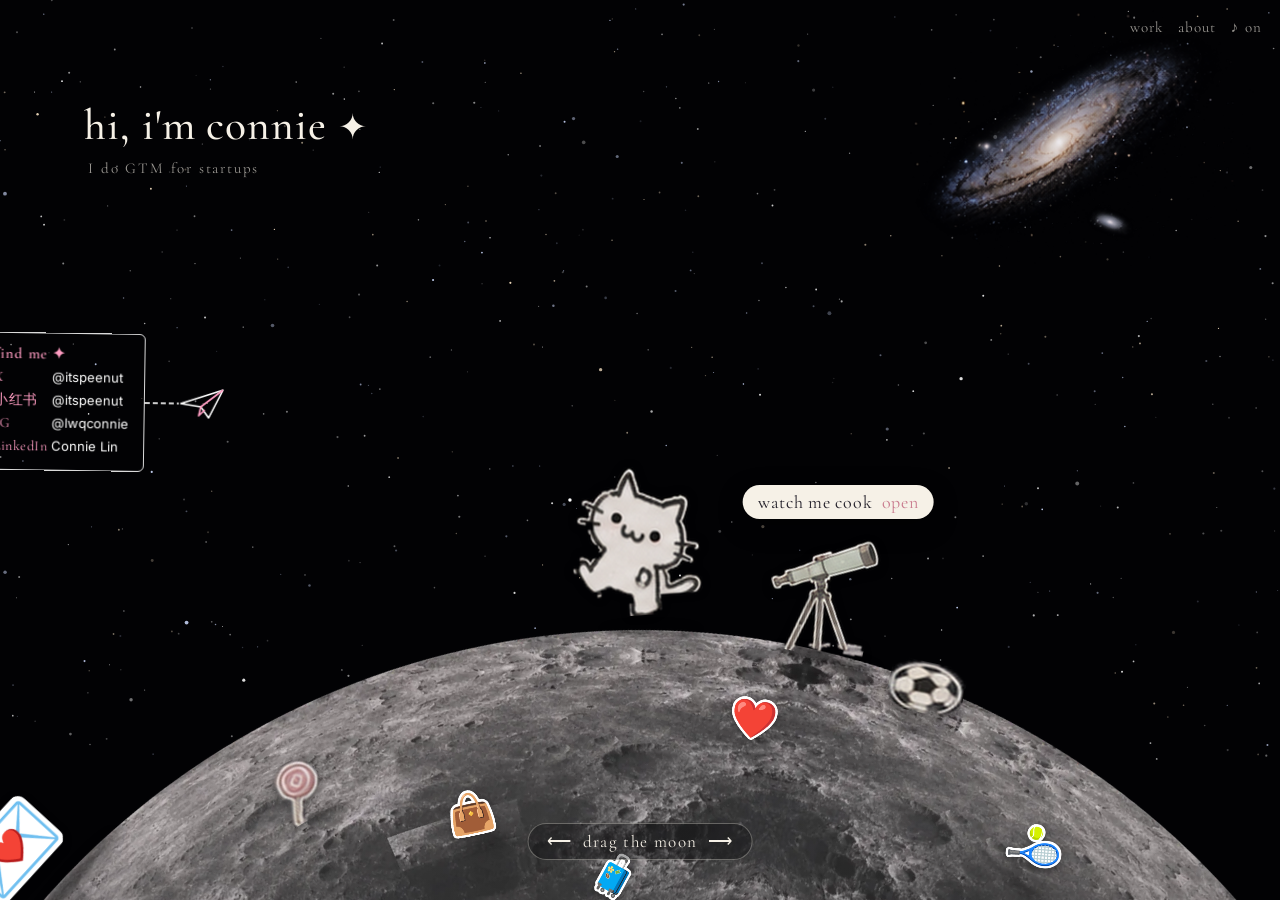
==== index.html @ f663a9a5 "Watch me cook: five new films and a "dm for more" prompt Hellyeah launch film and demo 1.0, Teamily " ====
<!doctype html><html><head><meta charset="utf-8"><meta name="viewport" content="width=device-width, initial-scale=1, viewport-fit=cover">
<title>connie lin ✦</title>
<link href="https://fonts.googleapis.com/css2?family=Cormorant+Garamond:wght@400;500;600&family=Inter:wght@400;500&display=swap" rel="stylesheet">
<style>
  :root { --paper: #f6f1e7; --ink: #23202a; --rose: #c97b8e; --dim: rgba(246, 241, 231, .62); --glass: rgba(14, 13, 19, .74); --line: rgba(246, 241, 231, .32); }
  * { box-sizing: border-box; }
  html, body { margin: 0; height: 100%; overflow: hidden; background: #020204; color: var(--paper); font-family: "Inter", system-ui, sans-serif; touch-action: none; user-select: none; -webkit-user-select: none; }
  #c { position: fixed; inset: 0; width: 100%; height: 100%; cursor: grab; }
  #c.drag { cursor: grabbing; }
  .serif { font-family: "Cormorant Garamond", Georgia, serif; }
  .hero { position: fixed; z-index: 5; left: 6.6vw; top: 11vh; pointer-events: none; }
  .hero h1 { margin: 0; font-family: "Cormorant Garamond", Georgia, serif; font-weight: 500; font-size: clamp(34px, 3.4vw, 56px); letter-spacing: .02em; }
  .hero h1 span { display: inline-block; font-size: .8em; animation: tw 3s ease-in-out infinite; }
  @keyframes tw { 50% { transform: scale(1.25) rotate(20deg); opacity: .7; } }
  .hero p { margin: 8px 0 0 4px; font-family: "Cormorant Garamond", Georgia, serif; font-size: clamp(15px, 1.15vw, 19px); letter-spacing: .12em; color: var(--dim); }
  .top { position: fixed; z-index: 5; top: 22px; right: 30px; display: flex; gap: 22px; font-family: "Cormorant Garamond", Georgia, serif; font-size: 17px; letter-spacing: .08em; color: var(--dim); }
  .top span, .top a { cursor: pointer; color: inherit; text-decoration: none; } .top span:hover, .top a:hover { color: var(--paper); }
  a.item { display: block; color: inherit; text-decoration: none; } a.item:hover { border-color: var(--paper); }
  .hint { position: fixed; z-index: 5; left: 50%; bottom: 4.5vh; translate: -50% 0; padding: 7px 18px; border: 1px solid var(--line); border-radius: 99px; background: rgba(10, 10, 14, .35); font-family: "Cormorant Garamond", Georgia, serif; font-size: 17px; letter-spacing: .08em; pointer-events: none; transition: opacity .5s; }
  .glass { background: var(--glass); backdrop-filter: blur(14px); -webkit-backdrop-filter: blur(14px); border: 1px solid var(--line); border-radius: 18px; box-shadow: 0 18px 50px rgba(0, 0, 0, .5); }
  .bubble { position: fixed; z-index: 6; padding: 6px 15px; border-radius: 99px; font-family: "Cormorant Garamond", Georgia, serif; font-size: 18px; letter-spacing: .04em; white-space: nowrap; cursor: pointer; translate: -50% -100%; transform: scale(0); transform-origin: 50% 100%; transition: transform .45s cubic-bezier(.3, 1.7, .5, 1); background: var(--paper); color: var(--ink); box-shadow: 0 8px 24px rgba(0, 0, 0, .45); }
  .bubble.show { transform: scale(1); }
  .bubble i { font-style: normal; color: var(--rose); }
  .tag { position: fixed; z-index: 7; translate: -50% -100%; width: max-content; max-width: 260px; padding: 12px 15px; pointer-events: none; transform-origin: 50% 100%; animation: tag 3.4s ease-out forwards; }
  .tag b { display: block; font-family: "Cormorant Garamond", Georgia, serif; font-weight: 600; font-size: 21px; margin-bottom: 3px; }
  .tag span { display: block; font-size: 13.5px; line-height: 1.45; color: var(--dim); }
  @keyframes tag { 0% { transform: scale(.4); opacity: 0; } 9% { transform: scale(1.06); opacity: 1; } 15% { transform: scale(1); } 85% { opacity: 1; } 100% { opacity: 0; transform: translateY(-16px); } }
  .card { position: fixed; z-index: 8; right: 6vw; top: 13vh; width: 410px; max-height: 72vh; overflow: auto; padding: 26px; opacity: 0; transform: translateY(14px) scale(.96); pointer-events: none; transition: transform .5s cubic-bezier(.3, 1.4, .5, 1), opacity .3s; }
  .card.show { opacity: 1; transform: none; pointer-events: auto; }
  .card .k { font-size: 11px; letter-spacing: .22em; text-transform: uppercase; color: var(--rose); }
  .card h2 { margin: 6px 0 8px; font-family: "Cormorant Garamond", Georgia, serif; font-weight: 500; font-size: 38px; line-height: 1; }
  .card p { margin: 0 0 16px; line-height: 1.6; font-size: 14.5px; color: var(--dim); }
  .card .x { position: absolute; top: 14px; right: 18px; cursor: pointer; font-size: 20px; color: var(--dim); }
  .player video { width: 100%; display: block; border-radius: 12px; margin-bottom: 12px; background: #000; }
  .grid img { cursor: pointer; transition: transform .2s; } .grid img:hover { transform: scale(1.03); }
  .films figure { margin: 0; cursor: pointer; } .films figcaption { margin-top: 5px; font-size: 12px; color: var(--dim); }
  .item.dm { margin-top: 14px; cursor: pointer; } .item.dm b { color: var(--rose); } .item.dm:hover { border-color: var(--paper); }
  .grid { display: grid; grid-template-columns: 1fr 1fr; gap: 10px; } .grid img { width: 100%; aspect-ratio: 16/10; object-fit: cover; display: block; border-radius: 10px; }
  .phones { display: flex; gap: 10px; } .phones img { width: 31%; border-radius: 12px; }
  .item { border: 1px solid var(--line); border-radius: 12px; padding: 11px 13px; margin-bottom: 10px; } .item b { display: block; font-weight: 500; } .item span { font-size: 13.5px; color: var(--dim); }
  .about p { margin: 0 0 12px; font-size: 14.5px; line-height: 1.65; color: var(--paper); opacity: .86; }
  .about .meta { font-size: 12.5px; letter-spacing: .06em; color: var(--dim); margin-top: 6px; }
  .about .link { color: var(--rose); cursor: pointer; text-decoration: underline; text-underline-offset: 3px; text-decoration-style: dotted; }
  .socials { display: flex; flex-wrap: wrap; gap: 8px; margin-top: 10px; }
  .socials a { padding: 6px 12px; border: 1px solid var(--line); border-radius: 99px; color: var(--paper); text-decoration: none; font-size: 13px; }
  .socials a:hover { background: var(--paper); color: var(--ink); }
  .go.ghost { background: none; color: var(--paper); border: 1px solid var(--line); font-family: "Inter", sans-serif; font-size: 13px; padding: 9px 14px; }
  .card a.go { text-decoration: none; }
  .go { display: inline-block; margin-top: 12px; padding: 8px 18px; border-radius: 99px; background: var(--paper); color: var(--ink); font-family: "Cormorant Garamond", Georgia, serif; font-size: 18px; letter-spacing: .04em; cursor: pointer; }
  /* a paper plane tows a note with my socials across the sky */
  .note { position: fixed; z-index: 4; left: 0; top: 0; display: flex; align-items: center; gap: 0; will-change: transform; }
  .note .plane { width: 46px; height: 34px; flex: none; filter: drop-shadow(0 3px 4px rgba(0,0,0,.5)); }
  .note .string { width: 34px; height: 2px; background: repeating-linear-gradient(90deg, rgba(255,255,255,.8) 0 5px, transparent 5px 8px); flex: none; }
  .note .paper { padding: 11px 15px 12px; background: none; color: #fff; border: 1.5px solid rgba(255,255,255,.85); border-radius: 6px; text-shadow: 0 1px 6px rgba(0,0,0,.8); }
  .note .paper b { color: #ff9cc2; display: block; font-family: "Cormorant Garamond", Georgia, serif; font-weight: 600; font-size: 15px; letter-spacing: .06em; margin-bottom: 3px; }
  .note a { display: flex; gap: 8px; align-items: baseline; color: #fff; text-decoration: none; font-size: 13px; line-height: 22px; white-space: nowrap; }
  .note a i { font-style: normal; width: 50px; font-family: "Cormorant Garamond", Georgia, serif; font-size: 14px; letter-spacing: .04em; color: #ff9cc2; }
  .note a:hover { text-decoration: underline; text-underline-offset: 3px; }
  @media (max-width: 720px) {
    .note .paper { padding: 8px 11px 9px; } .note a { font-size: 12px; line-height: 19px; } .note .plane { width: 36px; height: 27px; } .note .string { width: 22px; } left: 22px; top: 70px; } .top { top: 18px; right: 18px; gap: 14px; font-size: 15px; }
    .card { left: 14px; right: 14px; top: 64px; width: auto; max-height: 52vh; padding: 20px; }
  }
</style></head><body>
<canvas id="c"></canvas>
<nav class="top"><span onclick="openCard('work')">work</span><span onclick="openCard('about')">about</span><span id="snd" onclick="toggleSound()">♪ on</span></nav>
<div class="hero"><h1>hi, i'm connie <span>✦</span></h1><p>I do GTM for startups</p></div>
<div class="bubble" id="bubble"></div>
<div class="hint" id="hint">⟵ &nbsp;drag the moon&nbsp; ⟶</div>
<div class="card glass" id="card"></div>
<div class="note" id="note">
  <div class="paper">
    <b>find me ✦</b>
    <a href="https://x.com/itspeenut" target="_blank" rel="noopener"><i>X</i>@itspeenut</a>
    <a href="https://www.xiaohongshu.com/search_result?keyword=itspeenut" target="_blank" rel="noopener"><i>小红书</i>@itspeenut</a>
    <a href="https://www.instagram.com/lwqconnie" target="_blank" rel="noopener"><i>IG</i>@lwqconnie</a>
    <a href="https://www.linkedin.com/in/connie-lin-174b2b263" target="_blank" rel="noopener"><i>LinkedIn</i>Connie Lin</a>
  </div>
  <span class="string"></span>
  <svg class="plane" viewBox="0 0 46 34"><path d="M2 17 L44 3 L30 31 L22 20 Z" fill="none" stroke="#fff" stroke-width="1.6" stroke-linejoin="round"/><path d="M44 3 L22 20 L20 29 L26 23" fill="none" stroke="#ff9cc2" stroke-width="1.6" stroke-linejoin="round"/></svg>
</div>
<script>
const DPR = Math.min(devicePixelRatio || 1, 2), D2R = Math.PI / 180, A = "assets/";
const load = (src) => new Promise((res) => { const i = new Image(); i.onload = () => res(i); i.onerror = () => res(null); i.src = src; });
let seed = 3; const rnd = () => (seed = (seed * 16807) % 2147483647) / 2147483647;

/* ---------- content ---------- */
const LANDMARKS = [
  { id: "work", label: "watch me cook", file: "telescope", emoji: "🔭" },
  { id: "belo", label: "Belo", file: "rocket", emoji: "🚀" },
  { id: "skills", label: "skills ↗ github", file: "dish", emoji: "📡" },
  { id: "hi", label: "say hi", file: "mailbox", emoji: "📮" },
  { id: "resume", label: "resume", file: "cv-flag", emoji: "🚩" },
  { id: "about", label: "a little more about me", file: "about", emoji: "💌" },
];
// [label, troll line, motion, placeholder emoji] — same order as the toys sheet
const TOYS = [
  ["soccer", "i don't play. i scream at the TV, professionally.", "bounce", "⚽", "toy-soccer"],
  ["tennis", "my serve is 60% vibes, 40% apologizing to the next court.", "bounce", "🎾"],
  ["badminton", "not a sport. a war with feathers.", "bounce", "🏸"],
  ["horse riding", "the horse is in charge. i'm just the intern.", "walk", "🐎"],
  ["beach days", "sunscreen? i prefer \"golden\". (i am burnt.)", "sway", "👙"],
  ["hiking", "mostly for the photo at the top. the hike is the toll.", "still", "🏔️"],
  ["gaming", "\"one more game\" is my longest relationship.", "hop", "🎮"],
  ["valorant", "omen main. i'm right behind you. (then i'm not.)", "float", "🌫️"],
  ["league", "teemo main. yes, i'm that player. sorry about the mushrooms.", "float", "🍄"],
  ["singing", "the shower loves me. the neighbors have notes.", "hop", "🎤"],
  ["cars", "driving solo down to Malibu with my windows open, blasting music.", "drive", "🚙"],
  ["sports cars", "currently manifesting one. this is the vision board.", "drive2", "🏎️"],
  ["movies", "my favorite is The Great Gatsby. i cry every time i watch it.", "hop", "🎬"],
  ["you", "thanks for clicking a random heart on a stranger's moon ♡", "float", "🩷"],
  ["shopping", "it's not shopping, it's market research.", "sway", "🛍️"],
  ["diamonds", "a girl's best KPI.", "float", "💎"],
  ["hamsters", "i used to have a hamster, 合天下. it passed away in 2024 and was my favorite thing. this one is in remembrance ♡", "walkhop", "🐹"],
  ["pink bows", "on everything. yes, the laptop too.", "float", "🎀"],
  ["range shooting", "ear protection on, phone off. paper targets fear me.", "sway", "🎯"],
  ["vibe coding", "Belo was built at 2am with Claude and snacks.", "still", "💻"],
  ["my besties", "we hold hands even on the moon.", "walk", "👭"],
  ["parties", "leave early? never heard of her.", "hop", "🥳"],
  ["teddy bears", "he has seen every draft. he says nothing. legend.", "sway", "🧸"],
  ["taking photos", "400 shots, 1 posted, 0 regrets.", "hop", "📷"],
  ["filming", "every film on this moon started with \"wait, one more take\".", "sway", "📹"],
  ["lollipops", "my dentist doesn't need to know about this page.", "sway", "🍭"],
  ["bags", "i have a bag for my bags.", "sway", "👜"],
  ["traveling", "my suitcase has more miles than i do.", "walk", "🧳"],
  ["cats", "obviously. look who's walking on this moon.", "float", "❤️"],
].map(([label, line, mode, emoji, file], i) => ({ label, line, mode, emoji, file: file || `toy-${String(i).padStart(2, "0")}`, ph: i * 1.7, h: 0, vh: 0, sq: 0 }));

const MEDIA = "media/", EMAIL = "conniew0319@gmail.com", GITHUB = "https://github.com/thisisconnielin";
const CARDS = {
  work: { k: "01 · films", t: "watch me cook", p: "Launch films and product videos for AI startups. Tap one to play.", h: `<div class="player" id="player"></div><div class="grid films">${[
      ["films/hellyeah-launch", "Hellyeah · launch film"], ["films/hellyeah-demo-1-0", "Hellyeah · demo 1.0"], ["films/teamily-site-demo", "Teamily · site demo"],
      ["films/traceroot-introducing", "TraceRoot · introducing"], ["films/befreed-branding", "BeFreed · brand film"],
    ].map(([f, n]) => `<figure onclick="playFilm('${f}')"><img src="${MEDIA}${f}.jpg" alt=""><figcaption>${n}</figcaption></figure>`).join("")}</div>
    <div class="item dm" onclick="openCard('hi')"><b>dm for more ✦</b><span>collabs, or prompt advice for your own launch film</span></div>` },
  belo: { k: "02 · app", t: "Belo", p: "A live map of plans nearby. Designed, built and launched solo.", h: `<div class="phones">${[1, 2, 3].map((i) => `<img src="${MEDIA}belo/screen-${i}.jpg" alt="">`).join("")}</div><a class="go" href="https://belowith.com" target="_blank" rel="noopener">belowith.com ↗</a>` },
  skills: { k: "03 · github", t: "skills i'm shipping", p: "GTM workflows I do by hand, packaged so anyone can install them.", h: `<a class="item" href="${GITHUB}/tripwire" target="_blank" rel="noopener"><b>Tripwire ↗</b><span>Tracks what competitors change, launch and post, and what to do about it.</span></a><a class="item" href="${GITHUB}/piltover-forge" target="_blank" rel="noopener"><b>Piltover Forge ↗</b><span>GTM runes. First up: Eyeball Collection, an evidence-backed brand report.</span></a><a class="go" href="${GITHUB}" target="_blank" rel="noopener">github ↗</a>` },
  hi: { k: "04 · mail", t: "say hi", p: "DM for collabs, launches, GTM help, or a coffee chat.", h: `<a class="item" href="https://x.com/itspeenut" target="_blank" rel="noopener"><b>@itspeenut</b><span>X</span></a><a class="item" href="https://www.instagram.com/lwqconnie" target="_blank" rel="noopener"><b>@lwqconnie</b><span>Instagram</span></a><a class="item" href="https://www.linkedin.com/in/connie-lin-174b2b263" target="_blank" rel="noopener"><b>Connie Lin</b><span>LinkedIn</span></a><a class="go" href="mailto:${EMAIL}" target="_blank">send a letter ✉</a>` },
  resume: { k: "05 · cv", t: "resume", p: "Now: GTM at Teamily. Before: BD & Product Ops at Hellyeah AI, data science at HSBC and Yale. UCLA, Statistics & Data Science, 2026.",
    h: `<div class="item"><b>want the full resume?</b><span>email me and i'll send it over ♡</span></div><a class="go" href="mailto:${EMAIL}?subject=Resume%20request&body=Hi%20Connie%2C%20could%20you%20send%20me%20your%20resume%3F" target="_blank">email me ✉</a> <span class="go ghost" onclick="navigator.clipboard.writeText('${EMAIL}');this.textContent='copied ✓'">${EMAIL}</span>` },
  about: { k: "06 · me", t: "a little more about me", p: "",
    h: `<div class="about">
      <p>I'm a UCLA grad with a background in Statistics & Data Science, currently based in San Francisco and working in GTM, where I get to mix creativity, strategy, and a little bit of everything.</p>
      <p>I'm a people person at heart. I love meeting new people, spontaneous hangouts, exploring new places, and finding little pockets of community wherever I go.</p>
      <p>Outside of work, I'm probably traveling somewhere, taking way too many photos, trying a new restaurant, or stopping to pet every cat I see. I love good food, good company, and collecting little moments along the way. 🐈</p>
      <p>I'm also building <span class="link" onclick="openCard('belo')">Belo</span>, a project inspired by something I genuinely care about: making it easier for people to find their people, make plans, and turn online connections into real-life experiences.</p>
      <p>I love bringing people and ideas together, whether that's through technology, community, or a spontaneous dinner plan.</p>
      <p>Always down for a coffee, a food adventure, a spontaneous trip, or meeting a new cat. :)</p>
      <p class="meta">33 videos · 3 startups · 1 app in the works</p>
      <div class="socials"><a href="https://x.com/itspeenut" target="_blank">X @itspeenut</a><a href="https://www.xiaohongshu.com/search_result?keyword=itspeenut" target="_blank">小红书 @itspeenut</a><a href="https://www.instagram.com/lwqconnie" target="_blank">IG @lwqconnie</a><a href="https://www.linkedin.com/in/connie-lin-174b2b263" target="_blank">LinkedIn Connie Lin</a></div></div>` },
};

/* ---------- placeholders (used until Codex's assets are in assets/trim/) ---------- */
function emojiSticker(e, size = 160) {
  const c = document.createElement("canvas"); c.width = c.height = size; const x = c.getContext("2d");
  x.textAlign = "center"; x.textBaseline = "middle"; x.font = `${size * .62}px "Apple Color Emoji","Segoe UI Emoji",sans-serif`;
  x.fillStyle = "#fff"; for (let a = 0; a < 6.28; a += .4) x.fillText(e, size / 2 + Math.cos(a) * size * .04, size / 2 + Math.sin(a) * size * .04 + size * .02);
  x.globalCompositeOperation = "source-in"; x.fillRect(0, 0, size, size); x.globalCompositeOperation = "source-over";
  x.fillText(e, size / 2, size / 2 + size * .02);
  return c;
}
function placeholderMoon(n) {
  const c = document.createElement("canvas"); c.width = c.height = n; const x = c.getContext("2d"), r = n / 2;
  const g = x.createRadialGradient(r, r, 0, r, r, r); g.addColorStop(0, "#8f8c8a"); g.addColorStop(1, "#6f6c6b");
  x.fillStyle = g; x.beginPath(); x.arc(r, r, r, 0, 6.283); x.fill(); x.save(); x.clip();
  for (let i = 0; i < 9000; i++) { x.fillStyle = rnd() < .5 ? "rgba(0,0,0,.08)" : "rgba(255,255,255,.07)"; x.fillRect(rnd() * n, rnd() * n, 1 + rnd() * 3, 1 + rnd() * 3); }
  for (let i = 0; i < 160; i++) {
    const a = rnd() * 6.283, d = r * Math.sqrt(rnd()), cr = 4 + rnd() ** 3 * r * .09, px = r + Math.cos(a) * d, py = r + Math.sin(a) * d;
    const cg = x.createRadialGradient(px - cr * .25, py - cr * .25, cr * .1, px, py, cr);
    cg.addColorStop(0, "rgba(40,38,38,.35)"); cg.addColorStop(.75, "rgba(60,58,58,.18)"); cg.addColorStop(.92, "rgba(230,226,220,.22)"); cg.addColorStop(1, "rgba(0,0,0,0)");
    x.fillStyle = cg; x.beginPath(); x.arc(px, py, cr, 0, 6.283); x.fill();
  }
  x.restore(); return c;
}

/* ---------- scene ---------- */
const cv = document.getElementById("c"), ctx = cv.getContext("2d");
const bubble = document.getElementById("bubble"), card = document.getElementById("card"), hint = document.getElementById("hint");
let W, H, R, cx, cy, ZONE, sizes, stars, moonImg, galaxyImg, cat = [];

function build() {
  W = innerWidth; H = innerHeight; cv.width = W * DPR; cv.height = H * DPR;
  const mob = W <= 720, mid = !mob && W < 1100;
  R = mob ? Math.max(W * 1.5, 560) : Math.max(W * .62, 700);
  cx = W / 2; cy = H * (mob ? .7 : .7) + R;
  sizes = mob ? { cat: 104, land: 92, toy: 44, depth: [34, 190] } : mid ? { cat: 124, land: 108, toy: 52, depth: [40, 230] } : { cat: 140, land: 124, toy: 60, depth: [46, 280] };
  ZONE = Math.asin(Math.min(.9, (mob ? 150 : 240) / R)) / D2R; // a project this close to the cat shows its bubble
  seed = 9;
  stars = Array.from({ length: Math.round(W * H / 2200) }, () => ({ x: rnd() * W, y: rnd() * H * .85, r: rnd() < .92 ? .5 + rnd() * .6 : 1 + rnd(), a: .25 + rnd() * .75, c: ["#ffffff", "#ffffff", "#ffe9c9", "#cfdcff"][rnd() * 4 | 0], p: rnd() * 6 }));
  LANDMARKS.forEach((l, i) => (l.a = i * 360 / LANDMARKS.length));
  TOYS.forEach((t, i) => {
    t.a = t.home = (i + .5) * 360 / TOYS.length + 3;
    t.depth = sizes.depth[0] + ((i * 37) % 100) / 100 * (sizes.depth[1] - sizes.depth[0]); // scattered over the surface, not only the horizon
  });
}

/* ---------- motion ---------- */
// the cat is always walking: the moon keeps turning under her. dragging steers / speeds it up, then it eases back to a stroll
let theta = 0, vel = 0, dir = -1, near = -1, dragging = false, moved = 0, lastX = 0, lastT = 0, dragV = 0, facing = 1, stride = 0;
const wrap = (d) => ((d % 360) + 540) % 360 - 180;
const stroll = () => 38 / R / D2R; // walking speed, deg/s
const at = (a, rr) => { const p = (theta + a) * D2R; return [cx + Math.sin(p) * rr, cy - Math.cos(p) * rr, p]; };
const closest = () => { let b = -1, bd = ZONE; LANDMARKS.forEach((l, i) => { const d = Math.abs(wrap(l.a + theta)); if (d < bd) { bd = d; b = i; } }); return b; };

function updateToys(dt, t) {
  const dpp = 1 / R / D2R;
  for (const it of TOYS) {
    if (it.mode === "drive") it.a += 30 * dpp * dt;
    if (it.mode === "drive2") it.a -= 55 * dpp * dt;
    if (it.mode === "walk" || it.mode === "walkhop") { it.dir = it.dir || 1; it.a += it.dir * 12 * dpp * dt; if (Math.abs(wrap(it.a - it.home)) > 4) it.dir *= -1; }
    if (it.mode === "float") it.h = 16 + Math.sin(t * 1.5 + it.ph) * 6;
    else {
      const auto = it.mode === "bounce" ? 1 : (it.mode === "hop" || it.mode === "walkhop") && Math.sin(t * .9 + it.ph) > .985 ? 1 : 0;
      if (it.h <= 0 && it.vh <= 0) { if (it.vh < -60) it.sq = .12; it.h = 0; it.vh = auto ? (it.mode === "bounce" ? 230 + (it.ph % 1) * 80 : 170) : 0; }
      it.vh -= 900 * dt; it.h = Math.max(0, it.h + it.vh * dt);
    }
    it.sq = Math.max(0, it.sq - dt);
    it.wob = it.mode === "sway" ? Math.sin(t * 2 + it.ph) * .08 : it.mode === "bounce" && it.h > 0 ? Math.sin(t * 7 + it.ph) * .3 : 0;
  }
}
// sticker + a soft contact shadow on the ground
function sticker(img, a, rr, hCss, lift = 0, wob = 0, sx = 1, sy = 1) {
  const p = (theta + a) * D2R; if (Math.cos(p) < .08) return null;
  const w = hCss * img.width / img.height, gx = cx + Math.sin(p) * rr, gy = cy - Math.cos(p) * rr;
  ctx.save(); ctx.translate(gx, gy); ctx.rotate(p);
  const sh = Math.max(.15, .45 - lift / 120);
  ctx.fillStyle = `rgba(0,0,0,${sh})`; ctx.filter = "blur(4px)";
  ctx.beginPath(); ctx.ellipse(w * .18, 2, w * .48, Math.max(3, hCss * .06), 0, 0, 6.283); ctx.fill(); ctx.filter = "none";
  ctx.translate(0, -lift); ctx.rotate(wob); ctx.scale(sx, sy);
  ctx.shadowColor = "rgba(0,0,0,.35)"; ctx.shadowBlur = 8; ctx.shadowOffsetY = 3;
  ctx.drawImage(img, -w / 2, -hCss, w, hCss); ctx.restore();
  return [gx + Math.sin(p) * (hCss / 2 + lift), gy - Math.cos(p) * (hCss / 2 + lift), w, hCss];
}
function draw(t) {
  ctx.setTransform(DPR, 0, 0, DPR, 0, 0);
  ctx.fillStyle = "#020204"; ctx.fillRect(0, 0, W, H);
  for (const s of stars) { ctx.globalAlpha = s.a * (.75 + .25 * Math.sin(t * 1.2 + s.p)); ctx.fillStyle = s.c; ctx.beginPath(); ctx.arc(s.x, s.y, s.r, 0, 6.283); ctx.fill(); }
  ctx.globalAlpha = 1;
  if (galaxyImg) {
    const mob = W <= 720, gw = mob ? W * .62 : Math.min(W * .3, 560), gh = gw * galaxyImg.height / galaxyImg.width;
    ctx.drawImage(galaxyImg, mob ? W * .34 : W - gw - W * .02, mob ? H * .2 : H * .01, gw, gh);
  }
  // moon + static lighting so it reads as a sphere while it spins
  ctx.save(); ctx.translate(cx, cy); ctx.rotate(theta * D2R); ctx.drawImage(moonImg, -R, -R, R * 2, R * 2); ctx.restore();
  ctx.save(); ctx.beginPath(); ctx.arc(cx, cy, R, 0, 6.283); ctx.clip();
  const lg = ctx.createLinearGradient(0, cy - R, 0, cy - R + H * .45); lg.addColorStop(0, "rgba(255,255,255,.10)"); lg.addColorStop(.12, "rgba(255,255,255,0)"); lg.addColorStop(1, "rgba(0,0,0,.35)");
  ctx.fillStyle = lg; ctx.fillRect(0, 0, W, H); ctx.restore();
  // toys sit on the surface at different depths; projects stand on the horizon
  for (const it of TOYS) it.hit = sticker(it.img, it.a, R - it.depth, sizes.toy * (it.img.height > it.img.width * 1.4 ? 1.2 : 1), it.h, it.wob, it.sq ? 1.15 : 1, it.sq ? .85 : 1);
  LANDMARKS.forEach((l) => { const k = l.pop > 0 ? 1 + Math.sin(l.pop * 18) * l.pop * .35 : 1; l.hit = sticker(l.img, l.a, R - 6, sizes.land, 0, 0, 2 - k, k); });
  // cat: every step is a little bounce — squash when she lands, stretch in the air, lean side to side
  const f = cat[0], ch = sizes.cat, cw = ch * f.width / f.height;
  const speed = Math.abs(dragging ? dragV : vel) / stroll();          // 1 = strolling
  const ph = stride % 1, air = Math.sin(ph * Math.PI);                 // 0 on the ground → 1 at the top of the hop
  const hop = air * (7 + Math.min(speed, 4) * 4);
  const land = Math.max(0, 1 - air / .28);                             // near the ground → squash
  const sx = 1 + land * .14 - air * .05, sy = 1 - land * .16 + air * .06;
  const lean = Math.sin(stride * Math.PI) * .07;
  ctx.save(); ctx.translate(cx, cy - R - 4);
  ctx.fillStyle = `rgba(0,0,0,${.42 - air * .18})`; ctx.filter = "blur(4px)"; ctx.beginPath(); ctx.ellipse(cw * .08, 6, cw * (.42 - air * .08), 6, 0, 0, 6.283); ctx.fill(); ctx.filter = "none";
  ctx.translate(0, -hop); ctx.rotate(lean * facing); ctx.scale(facing * sx, sy);
  ctx.shadowColor = "rgba(0,0,0,.35)"; ctx.shadowBlur = 8; ctx.drawImage(f, -cw / 2, -ch, cw, ch); ctx.restore();
}
let prev = performance.now();
function tick(now) {
  const dt = Math.min(.033, (now - prev) / 1000), t = now / 1000; prev = now;
  if (!dragging) {
    const want = dir * stroll() * (card.classList.contains("show") ? .35 : 1);
    vel += (want - vel) * Math.min(1, dt * 1.6); theta += vel * dt;
  }
  const v = dragging ? dragV : vel;
  if (Math.abs(v) > stroll() * .2) facing = v < 0 ? 1 : -1;            // ground moving left → she walks right
  stride += dt * (1.9 + Math.min(Math.abs(v) / stroll(), 5) * .5);
  LANDMARKS.forEach((l) => (l.pop = Math.max(0, (l.pop || 0) - dt * 1.4)));
  const n = closest();
  if (n !== near) { near = n; if (n >= 0) { LANDMARKS[n].pop = .7; bubble.innerHTML = `${LANDMARKS[n].label} &nbsp;<i>open</i>`; bubble.classList.add("show"); } else bubble.classList.remove("show"); }
  if (near >= 0) { const l = LANDMARKS[near], [x, y] = at(l.a, R - 6 + sizes.land + 14); bubble.style.left = x + "px"; bubble.style.top = y + "px"; }
  flyNote(dt, t);
  updateToys(dt, t); draw(t); requestAnimationFrame(tick);
}
const note = document.getElementById("note");
let noteX = -40, noteHold = false;
note.addEventListener("pointerenter", () => (noteHold = true)); note.addEventListener("pointerleave", () => (noteHold = false));
note.addEventListener("touchstart", () => { noteHold = true; clearTimeout(note.t); note.t = setTimeout(() => (noteHold = false), 4000); }, { passive: true });
function flyNote(dt, t) {
  const w = note.offsetWidth, mob = W <= 720;
  if (!noteHold) noteX += (mob ? 22 : 30) * dt;
  if (noteX > W + 20) noteX = -w - 20;
  const y = H * (mob ? .44 : .36) + Math.sin(t * .9) * 12 + Math.sin(t * 2.3) * 3;
  note.style.transform = `translate(${noteX}px, ${y}px) rotate(${Math.sin(t * .8) * 3}deg)`;
}
bubble.onclick = () => near >= 0 && openCard(LANDMARKS[near].id);
function openCard(id) { sfx("open"); const c = CARDS[id]; card.innerHTML = `<span class="x" onclick="closeCard()">×</span><div class="k">${c.k}</div><h2>${c.t}</h2>${c.p ? `<p>${c.p}</p>` : ""}${c.h}`; card.classList.add("show"); hint.style.opacity = 0; }
// films play right inside the card
function playFilm(f) {
  const p = document.getElementById("player");
  p.innerHTML = `<video src="${MEDIA}${f}.mp4" poster="${MEDIA}${f}.jpg" controls autoplay playsinline></video>`;
  p.scrollIntoView({ block: "nearest", behavior: "smooth" });
}
function closeCard() { card.querySelectorAll("video").forEach((v) => v.pause()); card.classList.remove("show"); }
function tag(it, x, y) {
  document.querySelectorAll(".tag").forEach((e) => e.remove());
  const e = document.createElement("div"); e.className = "tag glass"; e.innerHTML = `<b>i love ${it.label}</b><span>${it.line}</span>`;
  e.style.left = Math.max(140, Math.min(W - 140, x)) + "px"; e.style.top = Math.max(150, y) + "px"; document.body.append(e); setTimeout(() => e.remove(), 3400);
}
function tap(px, py) {
  let best = null, bd = 1e9;
  const test = (o, kind) => { if (!o.hit) return; const [x, y, w, h] = o.hit, d = Math.hypot(px - x, py - y); if (d < Math.max(w, h, 44) * .7 && d < bd) { bd = d; best = { o, kind }; } };
  TOYS.forEach((t) => test(t, "toy")); LANDMARKS.forEach((l) => test(l, "land"));
  if (!best) return;
  if (best.kind === "toy") { const it = best.o; sfx(toySound(it.mode)); it.vh = 330; it.h = Math.max(it.h, .1); tag(it, best.o.hit[0], best.o.hit[1] - best.o.hit[3] / 2 - 26); }
  else openCard(best.o.id);
}
let downX = 0, downY = 0;
cv.addEventListener("pointerdown", (e) => { dragging = true; moved = 0; downX = lastX = e.clientX; downY = e.clientY; lastT = performance.now(); dragV = 0; cv.classList.add("drag"); cv.setPointerCapture(e.pointerId); });
cv.addEventListener("pointermove", (e) => {
  if (!dragging) return;
  const dx = e.clientX - lastX, now = performance.now();
  moved = Math.max(moved, Math.hypot(e.clientX - downX, e.clientY - downY)); if (moved < 6) return;
  const d = dx / R / D2R * 1.1; theta += d; dragV = .8 * dragV + .2 * (d / Math.max(.001, (now - lastT) / 1000));
  lastX = e.clientX; lastT = now; closeCard(); hint.style.opacity = 0;
});
const end = (e) => {
  if (!dragging) return; dragging = false; cv.classList.remove("drag");
  if (moved < 6) { dragV = 0; tap(e.clientX, e.clientY); return; }
  vel = dragV; if (Math.abs(dragV) > stroll() * .3) dir = Math.sign(dragV);
};
cv.addEventListener("pointerup", end); cv.addEventListener("pointercancel", end);
addEventListener("keydown", (e) => {
  if (e.key === "ArrowRight") { dir = -1; vel = -stroll() * 5; } if (e.key === "ArrowLeft") { dir = 1; vel = stroll() * 5; }
  if (e.key === "Enter" && near >= 0) openCard(LANDMARKS[near].id); if (e.key === "Escape") closeCard();
});
addEventListener("wheel", (e) => { const d = -(e.deltaX || e.deltaY) * .045; theta += d; if (d) dir = Math.sign(d); }, { passive: true });
addEventListener("resize", build);

/* ---------- sound: a soft moon lullaby + little sounds for the stickers, all made live with WebAudio (no audio files) ---------- */
let AC = null, OUT = null, VERB = null, soundOn = localStorage.getItem("moon-sound") !== "off", nextChord = 0, nextNote = 0, chordIx = 0;
const NOTE = (n) => 440 * 2 ** ((n - 69) / 12);
// slow, dreamy progression in C major pentatonic land: Cmaj9 → Am9 → Fmaj9 → Gsus
const CHORDS = [[48, 55, 64, 71, 74], [45, 52, 60, 67, 71], [41, 48, 57, 64, 67], [43, 50, 60, 62, 69]];
const BELLS = [72, 74, 76, 79, 81, 84, 86, 88];
function audioInit() {
  if (AC) return;
  AC = new (window.AudioContext || window.webkitAudioContext)();
  OUT = AC.createGain(); OUT.gain.value = soundOn ? .9 : 0; OUT.connect(AC.destination);
  // reverb: a few seconds of decaying noise → wide, spacey tail
  VERB = AC.createConvolver(); const len = AC.sampleRate * 4, ir = AC.createBuffer(2, len, AC.sampleRate);
  for (let c = 0; c < 2; c++) { const d = ir.getChannelData(c); for (let i = 0; i < len; i++) d[i] = (Math.random() * 2 - 1) * (1 - i / len) ** 2.6; }
  VERB.buffer = ir; const wet = AC.createGain(); wet.gain.value = .55; VERB.connect(wet).connect(OUT);
  nextChord = nextNote = AC.currentTime + .1;
  setInterval(schedule, 120);
}
function voice(freq, t, dur, { type = "sine", vol = .05, attack = .01, dry = .5, glide = 0 } = {}) {
  const o = AC.createOscillator(), g = AC.createGain();
  o.type = type; o.frequency.setValueAtTime(freq, t); if (glide) o.frequency.exponentialRampToValueAtTime(freq * glide, t + dur * .6);
  g.gain.setValueAtTime(0, t); g.gain.linearRampToValueAtTime(vol, t + attack); g.gain.exponentialRampToValueAtTime(.0001, t + dur);
  o.connect(g); const d = AC.createGain(); d.gain.value = dry; g.connect(d).connect(OUT); g.connect(VERB);
  o.start(t); o.stop(t + dur + .05);
}
function schedule() {
  const now = AC.currentTime;
  while (nextChord < now + .5) {        // pad: a long, soft chord every 8s
    CHORDS[chordIx % 4].forEach((n, i) => { voice(NOTE(n), nextChord, 9.5, { type: "triangle", vol: .012, attack: 2.5, dry: .35 }); voice(NOTE(n) * 1.003, nextChord + .02 * i, 9.5, { vol: .01, attack: 3, dry: .3 }); });
    chordIx++; nextChord += 8;
  }
  while (nextNote < now + .5) {         // music box: sparse notes from the current chord colour
    if (Math.random() < .55) { const n = BELLS[Math.random() * BELLS.length | 0]; voice(NOTE(n), nextNote, 2.6, { vol: .022, dry: .45 }); voice(NOTE(n) * 3, nextNote, .9, { vol: .004, dry: .3 }); }
    nextNote += [.6, .9, 1.2, 1.8][Math.random() * 4 | 0];
  }
}
const SFX = {
  bounce: () => voice(220, AC.currentTime, .35, { type: "triangle", vol: .09, glide: 2.4 }),                                // boing
  float: () => [0, .07, .14].forEach((d, i) => voice(NOTE(88 + i * 3), AC.currentTime + d, 1.2, { vol: .04 })),          // sparkle
  drive: () => [0, .16].forEach((d) => voice(392, AC.currentTime + d, .12, { type: "square", vol: .025, dry: .8 })),     // beep beep
  hop: () => voice(600, AC.currentTime, .12, { vol: .08, glide: 1.8, dry: .8 }),                                          // pop
  soft: () => voice(NOTE(76), AC.currentTime, .25, { type: "triangle", vol: .06, dry: .7 }),                              // little woodblock
  open: () => [72, 76, 79, 84].forEach((n, i) => voice(NOTE(n), AC.currentTime + i * .06, 1.6, { vol: .035 })),          // bell glissando
};
const toySound = (mode) => ({ bounce: "bounce", float: "float", drive: "drive", drive2: "drive", hop: "hop", walkhop: "hop" })[mode] || "soft";
function sfx(name) { if (AC && soundOn) SFX[name](); }
function toggleSound() {
  soundOn = !soundOn; localStorage.setItem("moon-sound", soundOn ? "on" : "off");
  document.getElementById("snd").textContent = soundOn ? "♪ on" : "♪ off";
  audioInit(); AC.resume(); OUT.gain.setTargetAtTime(soundOn ? .9 : 0, AC.currentTime, .3);
}
document.getElementById("snd").textContent = soundOn ? "♪ on" : "♪ off";
// browsers only allow sound after a click/tap: start the music on the first one
addEventListener("pointerdown", () => { audioInit(); AC.resume(); }, { once: true });

// load Codex's assets; anything missing falls back to a placeholder so the page always works
(async () => {
  const [moon, galaxy, galaxyPh, ...catFrames] = await Promise.all([load(A + "moon.webp"), load(A + "galaxy.png"), Promise.resolve(null), ...[0, 1, 2, 3, 4].map((i) => load(A + `cat-${i}.png`))]);
  moonImg = moon || placeholderMoon(2000); galaxyImg = galaxy || galaxyPh;
  cat = catFrames.filter(Boolean); if (!cat.length) cat = [emojiSticker("🐱", 220)];
  await Promise.all([...LANDMARKS, ...TOYS].map(async (o) => { o.img = (await load(A + o.file + ".png")) || emojiSticker(o.emoji); }));
  build(); theta = -LANDMARKS[0].a + 14; vel = dir * stroll(); requestAnimationFrame(tick);
})();
</script></body></html>
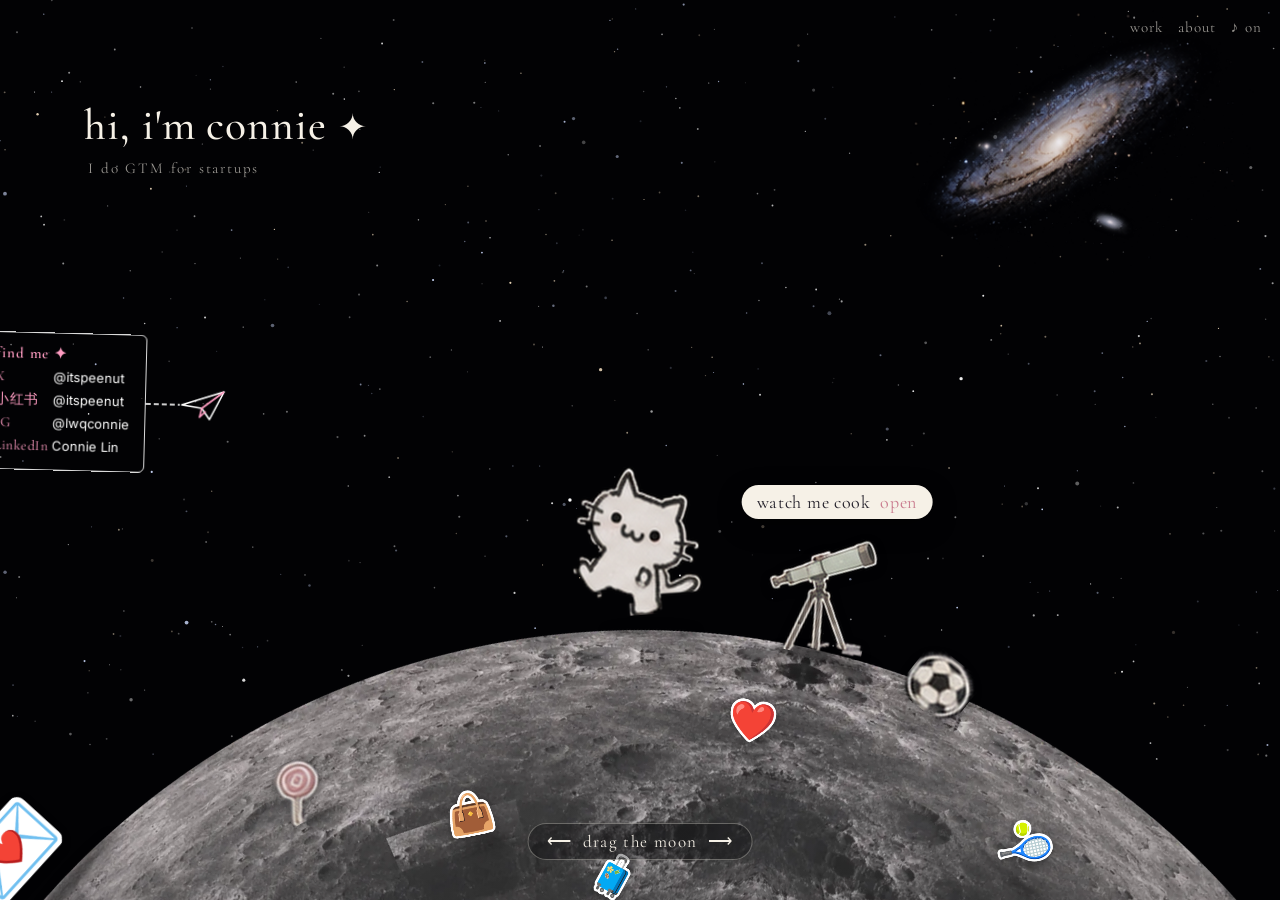
==== commit 5aa7df11: "Fix: every film plays, not just the first The player used to be rebuilt with an autoplay <video> on " ====
--- a/index.html
+++ b/index.html
@@ -33,7 +33,7 @@
   .card .x { position: absolute; top: 14px; right: 18px; cursor: pointer; font-size: 20px; color: var(--dim); }
   .player video { width: 100%; display: block; border-radius: 12px; margin-bottom: 12px; background: #000; }
   .grid img { cursor: pointer; transition: transform .2s; } .grid img:hover { transform: scale(1.03); }
-  .films figure { margin: 0; cursor: pointer; } .films figcaption { margin-top: 5px; font-size: 12px; color: var(--dim); }
+  .films figure { margin: 0; cursor: pointer; } .films figure.on img { outline: 2px solid var(--rose); outline-offset: 2px; } .films figure.on figcaption { color: var(--rose); } .films figcaption { margin-top: 5px; font-size: 12px; color: var(--dim); }
   .item.dm { margin-top: 14px; cursor: pointer; } .item.dm b { color: var(--rose); } .item.dm:hover { border-color: var(--paper); }
   .grid { display: grid; grid-template-columns: 1fr 1fr; gap: 10px; } .grid img { width: 100%; aspect-ratio: 16/10; object-fit: cover; display: block; border-radius: 10px; }
   .phones { display: flex; gap: 10px; } .phones img { width: 31%; border-radius: 12px; }
@@ -130,7 +130,7 @@
   work: { k: "01 · films", t: "watch me cook", p: "Launch films and product videos for AI startups. Tap one to play.", h: `<div class="player" id="player"></div><div class="grid films">${[
       ["films/hellyeah-launch", "Hellyeah · launch film"], ["films/hellyeah-demo-1-0", "Hellyeah · demo 1.0"], ["films/teamily-site-demo", "Teamily · site demo"],
       ["films/traceroot-introducing", "TraceRoot · introducing"], ["films/befreed-branding", "BeFreed · brand film"],
-    ].map(([f, n]) => `<figure onclick="playFilm('${f}')"><img src="${MEDIA}${f}.jpg" alt=""><figcaption>${n}</figcaption></figure>`).join("")}</div>
+    ].map(([f, n]) => `<figure data-f="${f}" onclick="playFilm('${f}')"><img src="${MEDIA}${f}.jpg" alt=""><figcaption>${n}</figcaption></figure>`).join("")}</div>
     <div class="item dm" onclick="openCard('hi')"><b>dm for more ✦</b><span>collabs, or prompt advice for your own launch film</span></div>` },
   belo: { k: "02 · app", t: "Belo", p: "A live map of plans nearby. Designed, built and launched solo.", h: `<div class="phones">${[1, 2, 3].map((i) => `<img src="${MEDIA}belo/screen-${i}.jpg" alt="">`).join("")}</div><a class="go" href="https://belowith.com" target="_blank" rel="noopener">belowith.com ↗</a>` },
   skills: { k: "03 · github", t: "skills i'm shipping", p: "GTM workflows I do by hand, packaged so anyone can install them.", h: `<a class="item" href="${GITHUB}/tripwire" target="_blank" rel="noopener"><b>Tripwire ↗</b><span>Tracks what competitors change, launch and post, and what to do about it.</span></a><a class="item" href="${GITHUB}/piltover-forge" target="_blank" rel="noopener"><b>Piltover Forge ↗</b><span>GTM runes. First up: Eyeball Collection, an evidence-backed brand report.</span></a><a class="go" href="${GITHUB}" target="_blank" rel="noopener">github ↗</a>` },
@@ -292,11 +292,27 @@
 function openCard(id) { sfx("open"); const c = CARDS[id]; card.innerHTML = `<span class="x" onclick="closeCard()">×</span><div class="k">${c.k}</div><h2>${c.t}</h2>${c.p ? `<p>${c.p}</p>` : ""}${c.h}`; card.classList.add("show"); hint.style.opacity = 0; }
 // films play right inside the card
 function playFilm(f) {
+  // one video element per card: swap its source and call play() inside the tap, so every film plays (not just the first)
   const p = document.getElementById("player");
-  p.innerHTML = `<video src="${MEDIA}${f}.mp4" poster="${MEDIA}${f}.jpg" controls autoplay playsinline></video>`;
+  let v = p.querySelector("video");
+  if (!v) {
+    v = document.createElement("video");
+    v.controls = true; v.playsInline = true; v.setAttribute("playsinline", ""); v.preload = "auto";
+    v.addEventListener("play", () => duck(true));
+    v.addEventListener("pause", () => duck(false));
+    v.addEventListener("ended", () => { duck(false); v.currentTime = 0; });
+    p.append(v);
+  }
+  v.pause();
+  v.src = `${MEDIA}${f}.mp4`; v.poster = `${MEDIA}${f}.jpg`;
+  v.load();
+  const go = v.play(); if (go) go.catch(() => {}); // if a browser still blocks it, the controls are right there
+  card.querySelectorAll(".films figure").forEach((fig) => fig.classList.toggle("on", fig.dataset.f === f));
   p.scrollIntoView({ block: "nearest", behavior: "smooth" });
 }
-function closeCard() { card.querySelectorAll("video").forEach((v) => v.pause()); card.classList.remove("show"); }
+// quiet the moon music while a film plays
+function duck(on) { if (AC && soundOn) OUT.gain.setTargetAtTime(on ? .12 : .9, AC.currentTime, .4); }
+function closeCard() { card.querySelectorAll("video").forEach((v) => v.pause()); duck(false); card.classList.remove("show"); }
 function tag(it, x, y) {
   document.querySelectorAll(".tag").forEach((e) => e.remove());
   const e = document.createElement("div"); e.className = "tag glass"; e.innerHTML = `<b>i love ${it.label}</b><span>${it.line}</span>`;
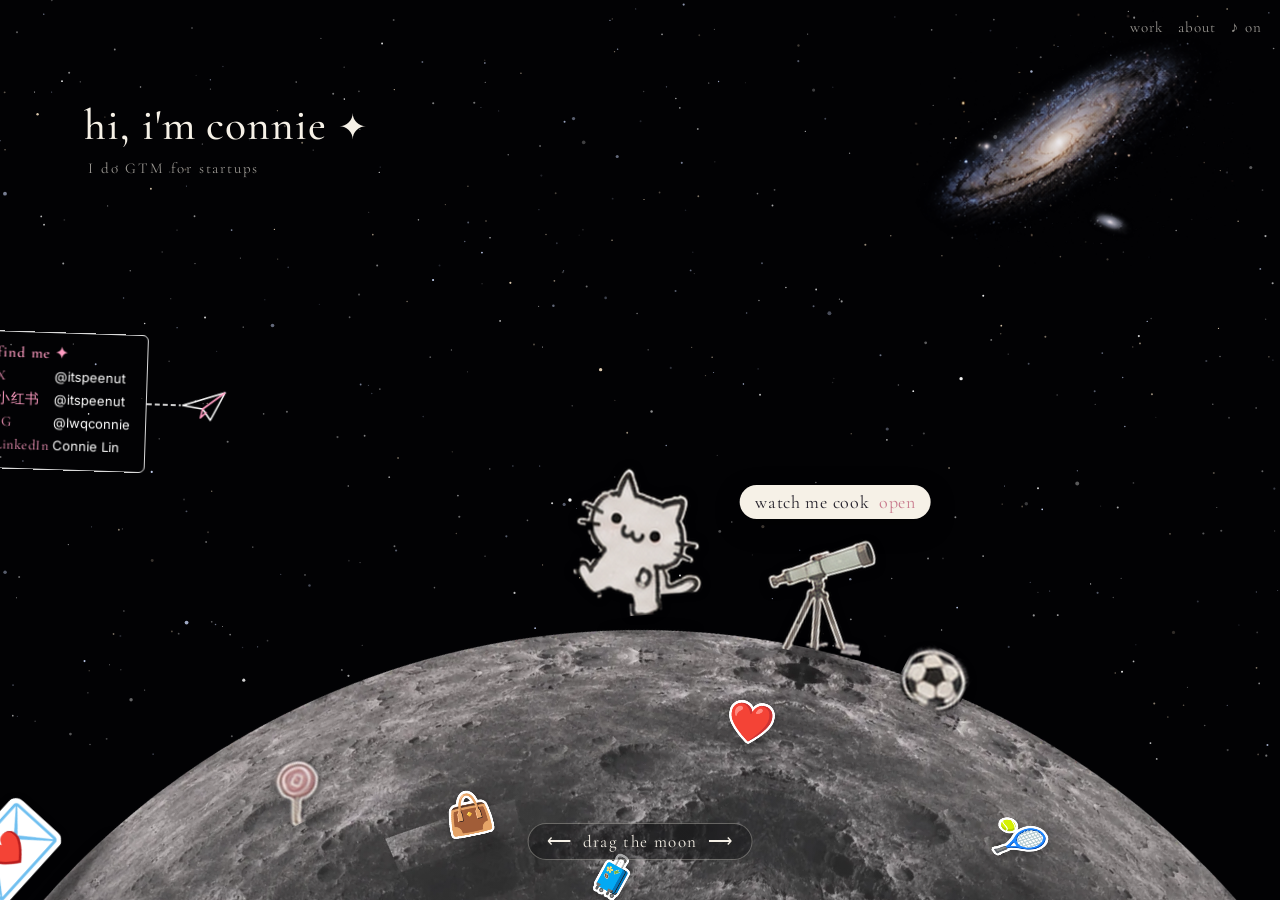
==== commit 3066ff86: "About me: photo floats in at the bottom of the card Co-Authored-By: Claude Opus 5.5 <noreply@anthrop" ====
--- a/index.html
+++ b/index.html
@@ -41,6 +41,10 @@
   .about p { margin: 0 0 12px; font-size: 14.5px; line-height: 1.65; color: var(--paper); opacity: .86; }
   .about .meta { font-size: 12.5px; letter-spacing: .06em; color: var(--dim); margin-top: 6px; }
   .about .link { color: var(--rose); cursor: pointer; text-decoration: underline; text-underline-offset: 3px; text-decoration-style: dotted; }
+  .me { margin: 22px 0 4px; } .me img { width: 100%; display: block; border-radius: 14px; box-shadow: 0 0 0 4px #fffdf7, 0 14px 30px rgba(0,0,0,.45); }
+  .me figcaption { margin-top: 10px; text-align: center; font-family: "Cormorant Garamond", Georgia, serif; font-size: 17px; letter-spacing: .06em; color: var(--dim); }
+  .reveal { opacity: 0; transform: translateY(26px) scale(.97); transition: opacity .8s ease, transform .9s cubic-bezier(.2, 1.3, .4, 1); }
+  .reveal.in { opacity: 1; transform: none; }
   .socials { display: flex; flex-wrap: wrap; gap: 8px; margin-top: 10px; }
   .socials a { padding: 6px 12px; border: 1px solid var(--line); border-radius: 99px; color: var(--paper); text-decoration: none; font-size: 13px; }
   .socials a:hover { background: var(--paper); color: var(--ink); }
@@ -146,7 +150,8 @@
       <p>I love bringing people and ideas together, whether that's through technology, community, or a spontaneous dinner plan.</p>
       <p>Always down for a coffee, a food adventure, a spontaneous trip, or meeting a new cat. :)</p>
       <p class="meta">33 videos · 3 startups · 1 app in the works</p>
-      <div class="socials"><a href="https://x.com/itspeenut" target="_blank">X @itspeenut</a><a href="https://www.xiaohongshu.com/search_result?keyword=itspeenut" target="_blank">小红书 @itspeenut</a><a href="https://www.instagram.com/lwqconnie" target="_blank">IG @lwqconnie</a><a href="https://www.linkedin.com/in/connie-lin-174b2b263" target="_blank">LinkedIn Connie Lin</a></div></div>` },
+      <div class="socials"><a href="https://x.com/itspeenut" target="_blank">X @itspeenut</a><a href="https://www.xiaohongshu.com/search_result?keyword=itspeenut" target="_blank">小红书 @itspeenut</a><a href="https://www.instagram.com/lwqconnie" target="_blank">IG @lwqconnie</a><a href="https://www.linkedin.com/in/connie-lin-174b2b263" target="_blank">LinkedIn Connie Lin</a></div>
+      <figure class="me reveal"><img src="${MEDIA}connie.jpg" alt="Connie on Market Street, San Francisco"><figcaption>hi from SF ✦</figcaption></figure></div>` },
 };
 
 /* ---------- placeholders (used until Codex's assets are in assets/trim/) ---------- */
@@ -289,7 +294,14 @@
   note.style.transform = `translate(${noteX}px, ${y}px) rotate(${Math.sin(t * .8) * 3}deg)`;
 }
 bubble.onclick = () => near >= 0 && openCard(LANDMARKS[near].id);
-function openCard(id) { sfx("open"); const c = CARDS[id]; card.innerHTML = `<span class="x" onclick="closeCard()">×</span><div class="k">${c.k}</div><h2>${c.t}</h2>${c.p ? `<p>${c.p}</p>` : ""}${c.h}`; card.classList.add("show"); hint.style.opacity = 0; }
+function openCard(id) { sfx("open"); const c = CARDS[id]; card.innerHTML = `<span class="x" onclick="closeCard()">×</span><div class="k">${c.k}</div><h2>${c.t}</h2>${c.p ? `<p>${c.p}</p>` : ""}${c.h}`; card.scrollTop = 0; card.classList.add("show"); hint.style.opacity = 0; watchReveals(); }
+// things marked .reveal float in when the reader scrolls down to them inside the card
+let revealer;
+function watchReveals() {
+  revealer?.disconnect();
+  revealer = new IntersectionObserver((es) => es.forEach((e) => e.isIntersecting && e.target.classList.add("in")), { root: card, threshold: .25 });
+  card.querySelectorAll(".reveal").forEach((el) => revealer.observe(el));
+}
 // films play right inside the card
 function playFilm(f) {
   // one video element per card: swap its source and call play() inside the tap, so every film plays (not just the first)
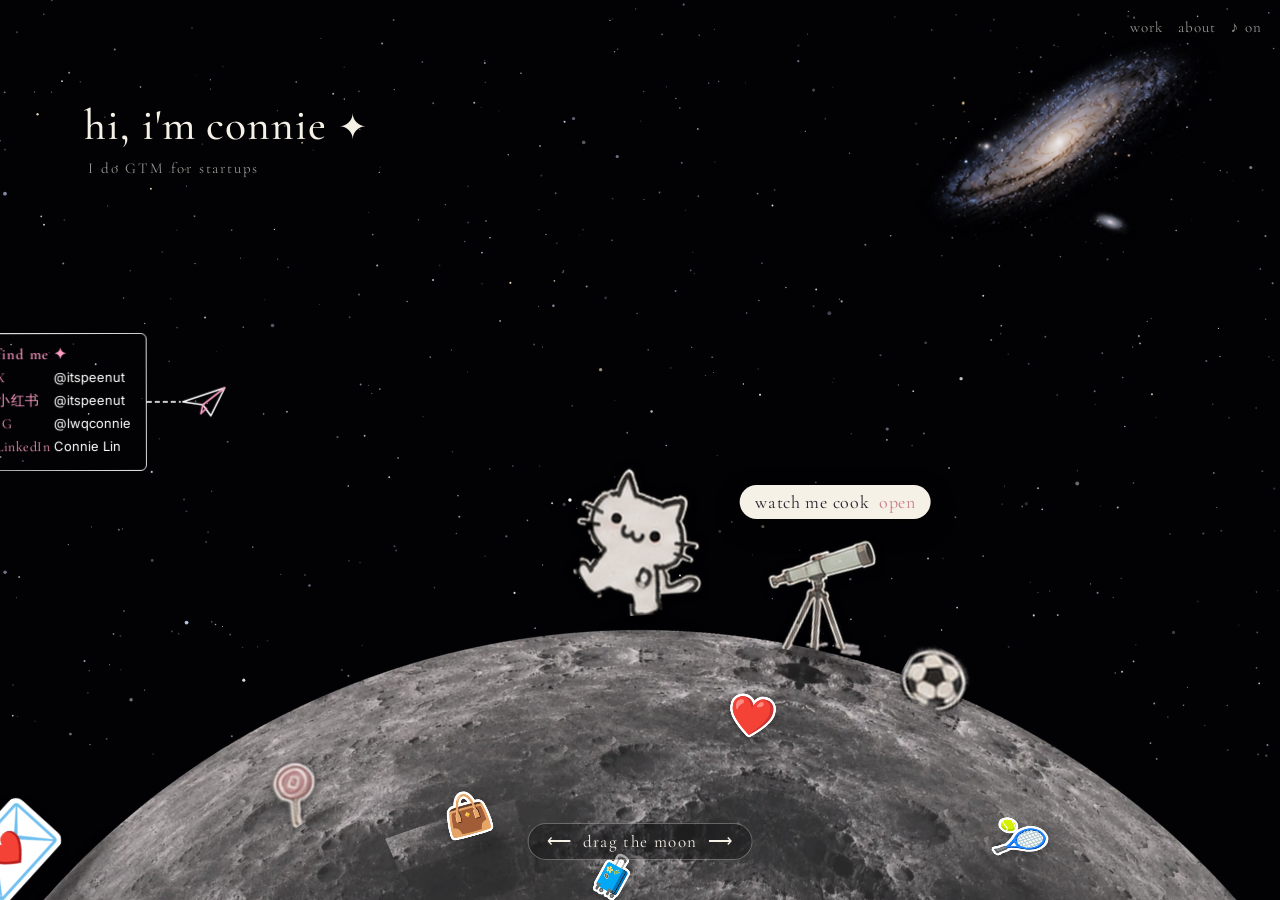
==== commit c7f46354: "About me: photo sits right under the last paragraph, no animation Co-Authored-By: Claude Opus 5.5 <n" ====
--- a/index.html
+++ b/index.html
@@ -41,10 +41,8 @@
   .about p { margin: 0 0 12px; font-size: 14.5px; line-height: 1.65; color: var(--paper); opacity: .86; }
   .about .meta { font-size: 12.5px; letter-spacing: .06em; color: var(--dim); margin-top: 6px; }
   .about .link { color: var(--rose); cursor: pointer; text-decoration: underline; text-underline-offset: 3px; text-decoration-style: dotted; }
-  .me { margin: 22px 0 4px; } .me img { width: 100%; display: block; border-radius: 14px; box-shadow: 0 0 0 4px #fffdf7, 0 14px 30px rgba(0,0,0,.45); }
+  .me { margin: 4px 0 18px; } .me img { width: 100%; display: block; border-radius: 14px; box-shadow: 0 0 0 4px #fffdf7, 0 14px 30px rgba(0,0,0,.45); }
   .me figcaption { margin-top: 10px; text-align: center; font-family: "Cormorant Garamond", Georgia, serif; font-size: 17px; letter-spacing: .06em; color: var(--dim); }
-  .reveal { opacity: 0; transform: translateY(26px) scale(.97); transition: opacity .8s ease, transform .9s cubic-bezier(.2, 1.3, .4, 1); }
-  .reveal.in { opacity: 1; transform: none; }
   .socials { display: flex; flex-wrap: wrap; gap: 8px; margin-top: 10px; }
   .socials a { padding: 6px 12px; border: 1px solid var(--line); border-radius: 99px; color: var(--paper); text-decoration: none; font-size: 13px; }
   .socials a:hover { background: var(--paper); color: var(--ink); }
@@ -149,9 +147,9 @@
       <p>I'm also building <span class="link" onclick="openCard('belo')">Belo</span>, a project inspired by something I genuinely care about: making it easier for people to find their people, make plans, and turn online connections into real-life experiences.</p>
       <p>I love bringing people and ideas together, whether that's through technology, community, or a spontaneous dinner plan.</p>
       <p>Always down for a coffee, a food adventure, a spontaneous trip, or meeting a new cat. :)</p>
+      <figure class="me"><img src="${MEDIA}connie.jpg" alt="Connie on Market Street, San Francisco"><figcaption>hi from SF ✦</figcaption></figure>
       <p class="meta">33 videos · 3 startups · 1 app in the works</p>
-      <div class="socials"><a href="https://x.com/itspeenut" target="_blank">X @itspeenut</a><a href="https://www.xiaohongshu.com/search_result?keyword=itspeenut" target="_blank">小红书 @itspeenut</a><a href="https://www.instagram.com/lwqconnie" target="_blank">IG @lwqconnie</a><a href="https://www.linkedin.com/in/connie-lin-174b2b263" target="_blank">LinkedIn Connie Lin</a></div>
-      <figure class="me reveal"><img src="${MEDIA}connie.jpg" alt="Connie on Market Street, San Francisco"><figcaption>hi from SF ✦</figcaption></figure></div>` },
+      <div class="socials"><a href="https://x.com/itspeenut" target="_blank">X @itspeenut</a><a href="https://www.xiaohongshu.com/search_result?keyword=itspeenut" target="_blank">小红书 @itspeenut</a><a href="https://www.instagram.com/lwqconnie" target="_blank">IG @lwqconnie</a><a href="https://www.linkedin.com/in/connie-lin-174b2b263" target="_blank">LinkedIn Connie Lin</a></div></div>` },
 };
 
 /* ---------- placeholders (used until Codex's assets are in assets/trim/) ---------- */
@@ -294,14 +292,7 @@
   note.style.transform = `translate(${noteX}px, ${y}px) rotate(${Math.sin(t * .8) * 3}deg)`;
 }
 bubble.onclick = () => near >= 0 && openCard(LANDMARKS[near].id);
-function openCard(id) { sfx("open"); const c = CARDS[id]; card.innerHTML = `<span class="x" onclick="closeCard()">×</span><div class="k">${c.k}</div><h2>${c.t}</h2>${c.p ? `<p>${c.p}</p>` : ""}${c.h}`; card.scrollTop = 0; card.classList.add("show"); hint.style.opacity = 0; watchReveals(); }
-// things marked .reveal float in when the reader scrolls down to them inside the card
-let revealer;
-function watchReveals() {
-  revealer?.disconnect();
-  revealer = new IntersectionObserver((es) => es.forEach((e) => e.isIntersecting && e.target.classList.add("in")), { root: card, threshold: .25 });
-  card.querySelectorAll(".reveal").forEach((el) => revealer.observe(el));
-}
+function openCard(id) { sfx("open"); const c = CARDS[id]; card.innerHTML = `<span class="x" onclick="closeCard()">×</span><div class="k">${c.k}</div><h2>${c.t}</h2>${c.p ? `<p>${c.p}</p>` : ""}${c.h}`; card.scrollTop = 0; card.classList.add("show"); hint.style.opacity = 0; }
 // films play right inside the card
 function playFilm(f) {
   // one video element per card: swap its source and call play() inside the tap, so every film plays (not just the first)
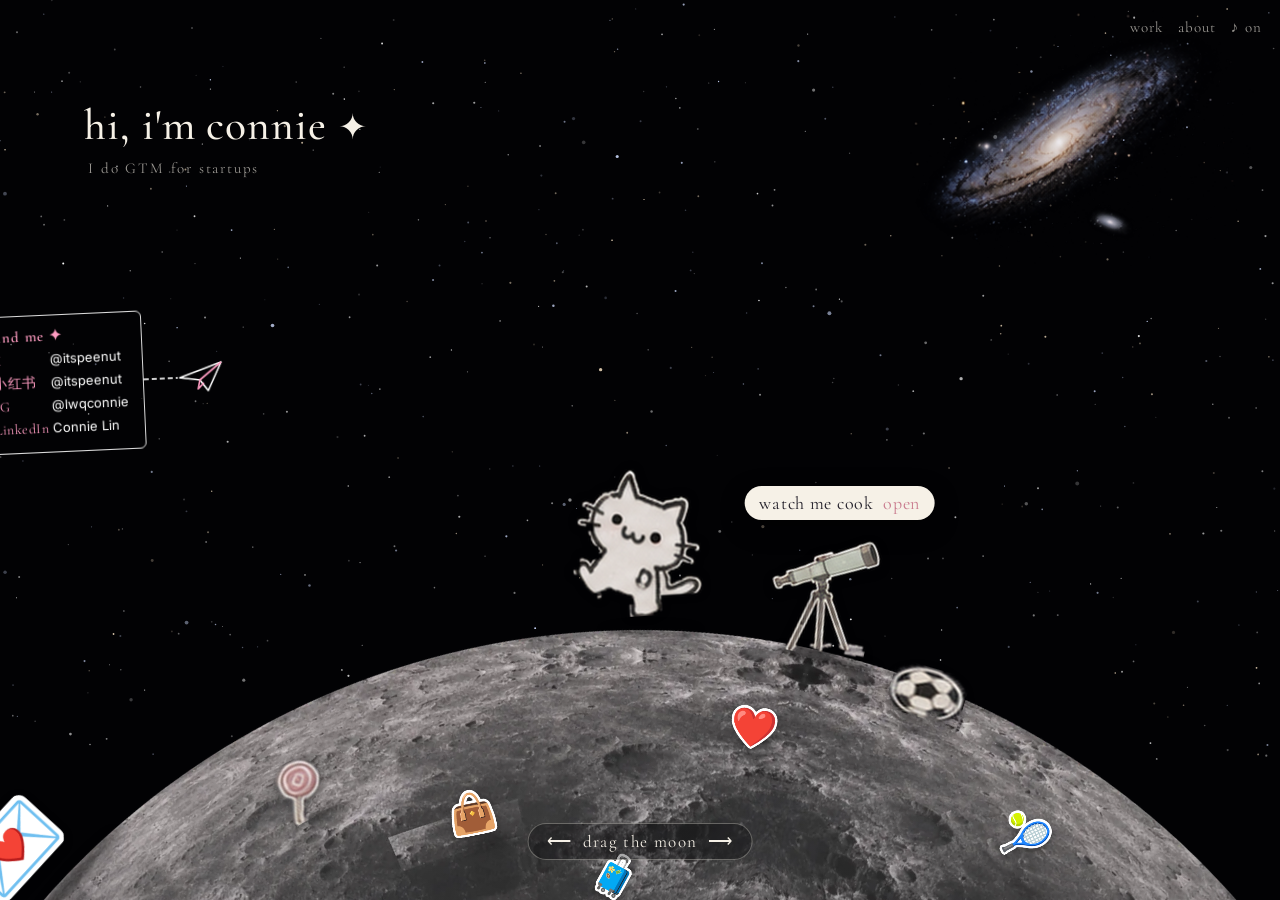
==== commit 4b4f0885: "About me: small photo top-right, text wraps around it Co-Authored-By: Claude Opus 5.5 <noreply@anthr" ====
--- a/index.html
+++ b/index.html
@@ -41,8 +41,9 @@
   .about p { margin: 0 0 12px; font-size: 14.5px; line-height: 1.65; color: var(--paper); opacity: .86; }
   .about .meta { font-size: 12.5px; letter-spacing: .06em; color: var(--dim); margin-top: 6px; }
   .about .link { color: var(--rose); cursor: pointer; text-decoration: underline; text-underline-offset: 3px; text-decoration-style: dotted; }
-  .me { margin: 4px 0 18px; } .me img { width: 100%; display: block; border-radius: 14px; box-shadow: 0 0 0 4px #fffdf7, 0 14px 30px rgba(0,0,0,.45); }
-  .me figcaption { margin-top: 10px; text-align: center; font-family: "Cormorant Garamond", Georgia, serif; font-size: 17px; letter-spacing: .06em; color: var(--dim); }
+  /* small photo tucked top-right; the first paragraphs wrap around it */
+  .about .me { float: right; width: 34%; margin: 4px 0 10px 16px; border-radius: 12px; display: block; }
+  .about .meta { clear: both; }
   .socials { display: flex; flex-wrap: wrap; gap: 8px; margin-top: 10px; }
   .socials a { padding: 6px 12px; border: 1px solid var(--line); border-radius: 99px; color: var(--paper); text-decoration: none; font-size: 13px; }
   .socials a:hover { background: var(--paper); color: var(--ink); }
@@ -141,13 +142,13 @@
     h: `<div class="item"><b>want the full resume?</b><span>email me and i'll send it over ♡</span></div><a class="go" href="mailto:${EMAIL}?subject=Resume%20request&body=Hi%20Connie%2C%20could%20you%20send%20me%20your%20resume%3F" target="_blank">email me ✉</a> <span class="go ghost" onclick="navigator.clipboard.writeText('${EMAIL}');this.textContent='copied ✓'">${EMAIL}</span>` },
   about: { k: "06 · me", t: "a little more about me", p: "",
     h: `<div class="about">
+      <img class="me" src="${MEDIA}connie.jpg" alt="Connie on Market Street, San Francisco">
       <p>I'm a UCLA grad with a background in Statistics & Data Science, currently based in San Francisco and working in GTM, where I get to mix creativity, strategy, and a little bit of everything.</p>
       <p>I'm a people person at heart. I love meeting new people, spontaneous hangouts, exploring new places, and finding little pockets of community wherever I go.</p>
       <p>Outside of work, I'm probably traveling somewhere, taking way too many photos, trying a new restaurant, or stopping to pet every cat I see. I love good food, good company, and collecting little moments along the way. 🐈</p>
       <p>I'm also building <span class="link" onclick="openCard('belo')">Belo</span>, a project inspired by something I genuinely care about: making it easier for people to find their people, make plans, and turn online connections into real-life experiences.</p>
       <p>I love bringing people and ideas together, whether that's through technology, community, or a spontaneous dinner plan.</p>
       <p>Always down for a coffee, a food adventure, a spontaneous trip, or meeting a new cat. :)</p>
-      <figure class="me"><img src="${MEDIA}connie.jpg" alt="Connie on Market Street, San Francisco"><figcaption>hi from SF ✦</figcaption></figure>
       <p class="meta">33 videos · 3 startups · 1 app in the works</p>
       <div class="socials"><a href="https://x.com/itspeenut" target="_blank">X @itspeenut</a><a href="https://www.xiaohongshu.com/search_result?keyword=itspeenut" target="_blank">小红书 @itspeenut</a><a href="https://www.instagram.com/lwqconnie" target="_blank">IG @lwqconnie</a><a href="https://www.linkedin.com/in/connie-lin-174b2b263" target="_blank">LinkedIn Connie Lin</a></div></div>` },
 };
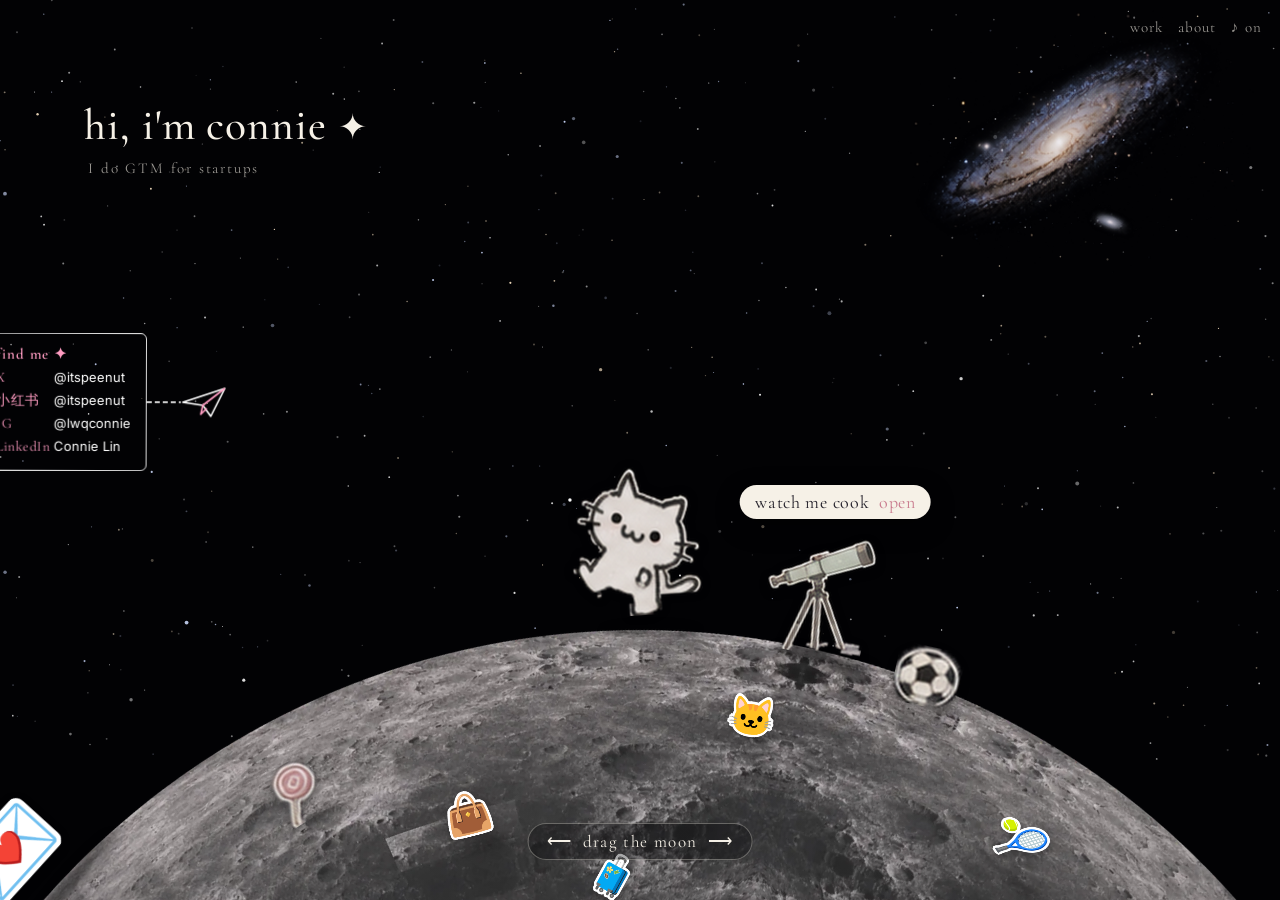
==== commit dcd441ec: "League sticker (Teemo-hat cat drawing) and a 🐱 for i love cats Co-Authored-By: Claude Opus 5.5 <nore" ====
--- a/index.html
+++ b/index.html
@@ -125,7 +125,7 @@
   ["lollipops", "my dentist doesn't need to know about this page.", "sway", "🍭"],
   ["bags", "i have a bag for my bags.", "sway", "👜"],
   ["traveling", "my suitcase has more miles than i do.", "walk", "🧳"],
-  ["cats", "obviously. look who's walking on this moon.", "float", "❤️"],
+  ["cats", "obviously. look who's walking on this moon.", "float", "🐱"],
 ].map(([label, line, mode, emoji, file], i) => ({ label, line, mode, emoji, file: file || `toy-${String(i).padStart(2, "0")}`, ph: i * 1.7, h: 0, vh: 0, sq: 0 }));
 
 const MEDIA = "media/", EMAIL = "conniew0319@gmail.com", GITHUB = "https://github.com/thisisconnielin";
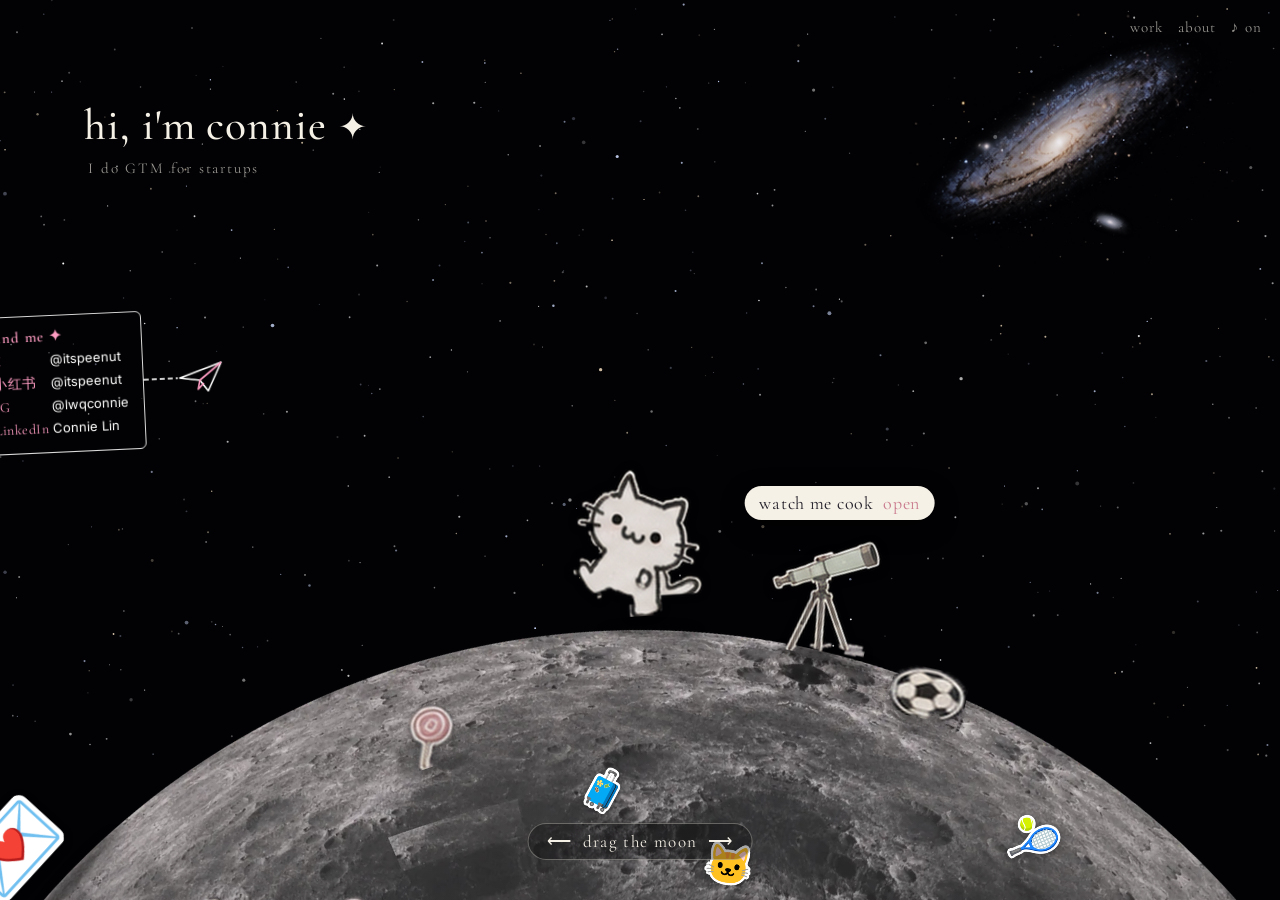
==== commit 82925604: "Cars: one car sticker (photo cutout) with the Malibu line; drop the old blue car Co-Authored-By: Cla" ====
--- a/index.html
+++ b/index.html
@@ -99,30 +99,29 @@
 const TOYS = [
   ["soccer", "i don't play. i scream at the TV, professionally.", "bounce", "⚽", "toy-soccer"],
   ["tennis", "my serve is 60% vibes, 40% apologizing to the next court.", "bounce", "🎾"],
-  ["badminton", "not a sport. a war with feathers.", "bounce", "🏸"],
+  ["badminton", "not a sport. a war with feathers.", "bounce", "🏸", "toy-02"],
   ["horse riding", "the horse is in charge. i'm just the intern.", "walk", "🐎"],
   ["beach days", "sunscreen? i prefer \"golden\". (i am burnt.)", "sway", "👙"],
   ["hiking", "mostly for the photo at the top. the hike is the toll.", "still", "🏔️"],
-  ["gaming", "\"one more game\" is my longest relationship.", "hop", "🎮"],
-  ["valorant", "omen main. i'm right behind you. (then i'm not.)", "float", "🌫️"],
-  ["league", "teemo main. yes, i'm that player. sorry about the mushrooms.", "float", "🍄"],
+  ["gaming", "\"one more game\" is my longest relationship.", "hop", "🎮", "toy-06"],
+  ["valorant", "omen main. i'm right behind you. (then i'm not.)", "float", "🌫️", "toy-07"],
+  ["league", "teemo main. yes, i'm that player. sorry about the mushrooms.", "float", "🍄", "toy-08"],
   ["singing", "the shower loves me. the neighbors have notes.", "hop", "🎤"],
-  ["cars", "driving solo down to Malibu with my windows open, blasting music.", "drive", "🚙"],
-  ["sports cars", "currently manifesting one. this is the vision board.", "drive2", "🏎️"],
+  ["cars", "driving solo down to Malibu with my windows open, blasting music.", "drive2", "🚗", "toy-car"],
   ["movies", "my favorite is The Great Gatsby. i cry every time i watch it.", "hop", "🎬"],
   ["you", "thanks for clicking a random heart on a stranger's moon ♡", "float", "🩷"],
   ["shopping", "it's not shopping, it's market research.", "sway", "🛍️"],
   ["diamonds", "a girl's best KPI.", "float", "💎"],
-  ["hamsters", "i used to have a hamster, 合天下. it passed away in 2024 and was my favorite thing. this one is in remembrance ♡", "walkhop", "🐹"],
-  ["pink bows", "on everything. yes, the laptop too.", "float", "🎀"],
+  ["hamsters", "i used to have a hamster, 合天下. it passed away in 2024 and was my favorite thing. this one is in remembrance ♡", "walkhop", "🐹", "toy-16"],
+  ["pink bows", "on everything. yes, the laptop too.", "float", "🎀", "toy-17"],
   ["range shooting", "ear protection on, phone off. paper targets fear me.", "sway", "🎯"],
   ["vibe coding", "Belo was built at 2am with Claude and snacks.", "still", "💻"],
   ["my besties", "we hold hands even on the moon.", "walk", "👭"],
   ["parties", "leave early? never heard of her.", "hop", "🥳"],
-  ["teddy bears", "he has seen every draft. he says nothing. legend.", "sway", "🧸"],
-  ["taking photos", "400 shots, 1 posted, 0 regrets.", "hop", "📷"],
+  ["teddy bears", "he has seen every draft. he says nothing. legend.", "sway", "🧸", "toy-22"],
+  ["taking photos", "400 shots, 1 posted, 0 regrets.", "hop", "📷", "toy-23"],
   ["filming", "every film on this moon started with \"wait, one more take\".", "sway", "📹"],
-  ["lollipops", "my dentist doesn't need to know about this page.", "sway", "🍭"],
+  ["lollipops", "my dentist doesn't need to know about this page.", "sway", "🍭", "toy-25"],
   ["bags", "i have a bag for my bags.", "sway", "👜"],
   ["traveling", "my suitcase has more miles than i do.", "walk", "🧳"],
   ["cats", "obviously. look who's walking on this moon.", "float", "🐱"],
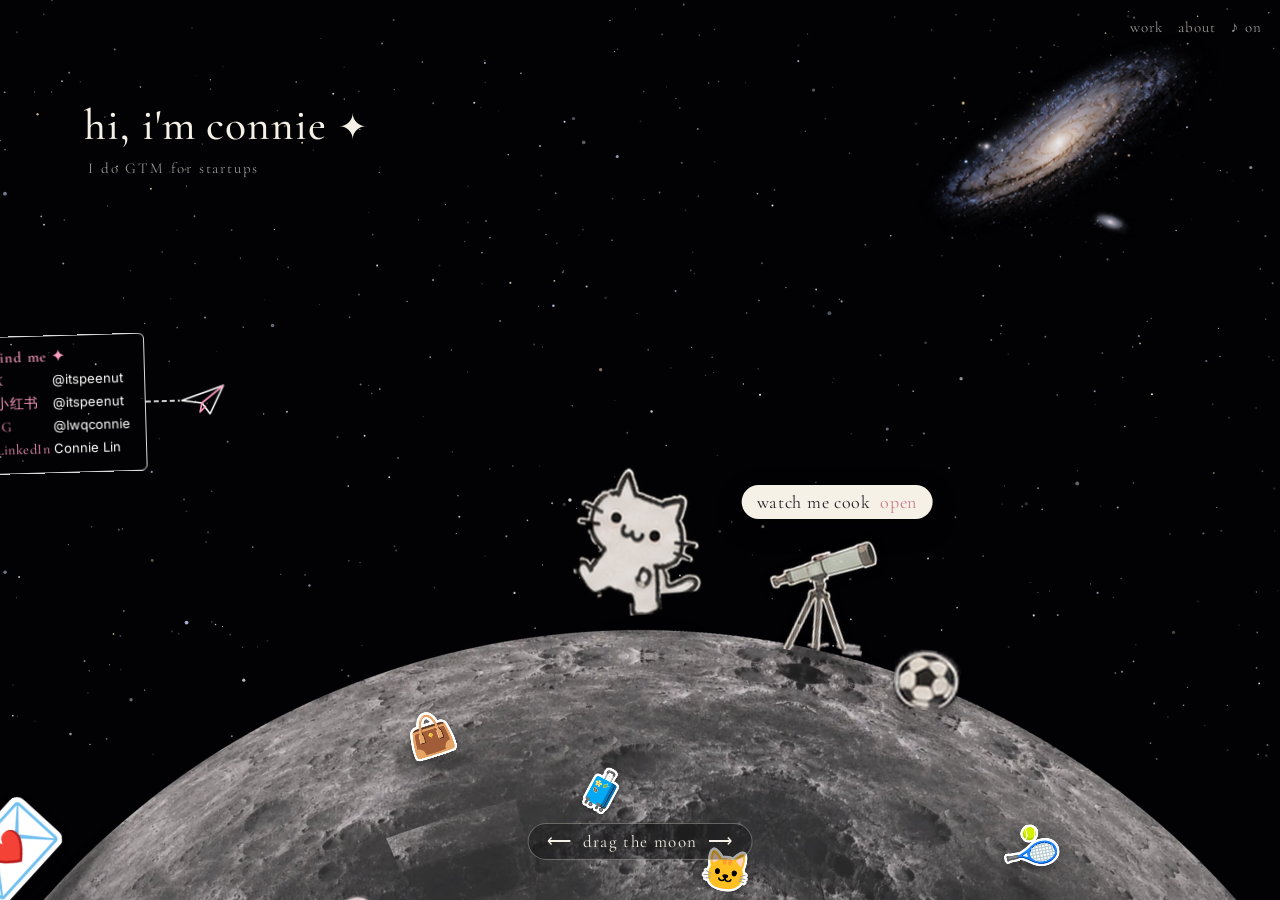
==== commit a49d1ce9: "Fix duplicate stickers: only toys with an explicit file load an image Removing a toy shifted the pos" ====
--- a/index.html
+++ b/index.html
@@ -125,7 +125,7 @@
   ["bags", "i have a bag for my bags.", "sway", "👜"],
   ["traveling", "my suitcase has more miles than i do.", "walk", "🧳"],
   ["cats", "obviously. look who's walking on this moon.", "float", "🐱"],
-].map(([label, line, mode, emoji, file], i) => ({ label, line, mode, emoji, file: file || `toy-${String(i).padStart(2, "0")}`, ph: i * 1.7, h: 0, vh: 0, sq: 0 }));
+].map(([label, line, mode, emoji, file], i) => ({ label, line, mode, emoji, file, ph: i * 1.7, h: 0, vh: 0, sq: 0 })); // no file → emoji (never guess a file by position)
 
 const MEDIA = "media/", EMAIL = "conniew0319@gmail.com", GITHUB = "https://github.com/thisisconnielin";
 const CARDS = {
@@ -410,7 +410,7 @@
   const [moon, galaxy, galaxyPh, ...catFrames] = await Promise.all([load(A + "moon.webp"), load(A + "galaxy.png"), Promise.resolve(null), ...[0, 1, 2, 3, 4].map((i) => load(A + `cat-${i}.png`))]);
   moonImg = moon || placeholderMoon(2000); galaxyImg = galaxy || galaxyPh;
   cat = catFrames.filter(Boolean); if (!cat.length) cat = [emojiSticker("🐱", 220)];
-  await Promise.all([...LANDMARKS, ...TOYS].map(async (o) => { o.img = (await load(A + o.file + ".png")) || emojiSticker(o.emoji); }));
+  await Promise.all([...LANDMARKS, ...TOYS].map(async (o) => { o.img = (o.file && (await load(A + o.file + ".png"))) || emojiSticker(o.emoji); }));
   build(); theta = -LANDMARKS[0].a + 14; vel = dir * stroll(); requestAnimationFrame(tick);
 })();
 </script></body></html>
